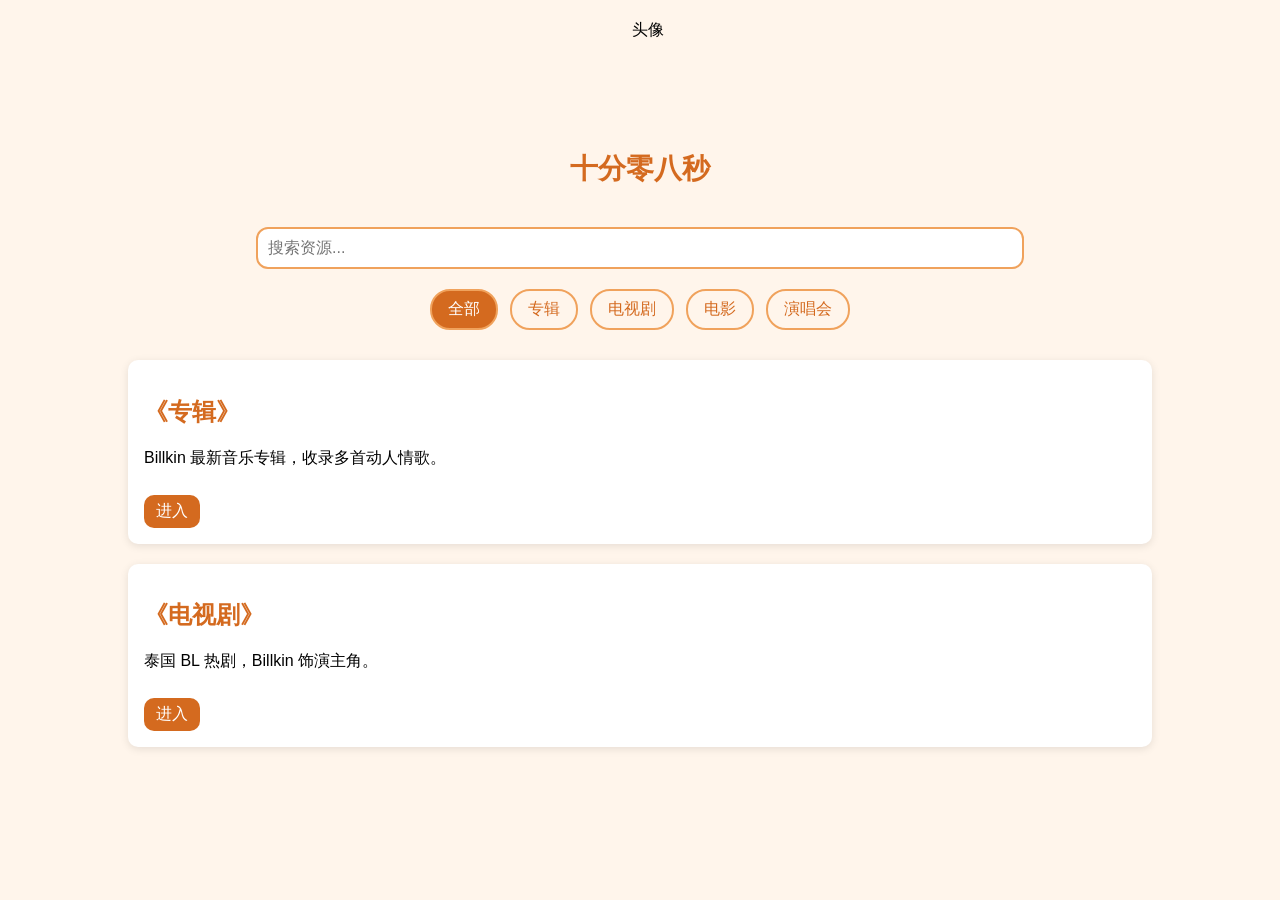
==== index.html @ 6380c8d6 "Update index.html" ====
<!DOCTYPE html>
<html lang="zh-CN">
<head>
  <meta charset="UTF-8" />
  <meta name="viewport" content="width=device-width, initial-scale=1.0"/>
  <title>十分零八秒</title>
  <link rel="stylesheet" href="styles.css" />
  <style>
    .avatar {
      width: 120px;
      height: 120px;
      border-radius: 50%;
      object-fit: cover;
      display: block;
      margin: 0 auto;
    }
  </style>
</head>
<body>
  <div class="container">
    <img
      class="avatar"
      alt="头像"
      src="[data-uri]"
    />
    <h1 class="title">十分零八秒</h1>

    <div class="search-box">
      <input type="text" placeholder="搜索资源..." />
    </div>

    <div class="menu">
      <a href="index.html" class="menu-btn active">全部</a>
      <a href="album.html" class="menu-btn">专辑</a>
      <a href="drama.html" class="menu-btn">电视剧</a>
      <a href="#" class="menu-btn">电影</a>
      <a href="#" class="menu-btn">演唱会</a>
    </div>

    <div class="section">
      <h2>《专辑》</h2>
      <p>Billkin 最新音乐专辑，收录多首动人情歌。</p>
      <a href="album.html" class="enter">进入</a>
    </div>

    <div class="section">
      <h2>《电视剧》</h2>
      <p>泰国 BL 热剧，Billkin 饰演主角。</p>
      <a href="drama.html" class="enter">进入</a>
    </div>
  </div>
</body>
</html>
---- styles.css ----
body {
  font-family: Arial, sans-serif;
  background: #fff5eb;
  margin: 0;
  padding: 0;
}

.container {
  text-align: center;
  padding: 20px;
}

.avatar {
  width: 120px;
  height: 120px;
  border-radius: 50%;
  object-fit: cover;
}

.title {
  color: #d46a1f;
  font-size: 28px;
  margin-top: 10px;
}

.search-box input {
  width: 60%;
  padding: 10px;
  border-radius: 12px;
  border: 2px solid #f0a25c;
  font-size: 16px;
  margin: 20px 0;
}

.menu {
  display: flex;
  justify-content: center;
  gap: 12px;
  margin-bottom: 30px;
  flex-wrap: wrap;
}

.menu-btn {
  padding: 8px 16px;
  border: 2px solid #f0a25c;
  background: #fff5eb;
  color: #d46a1f;
  border-radius: 20px;
  font-size: 16px;
  text-decoration: none;
}

.menu-btn.active {
  background: #d46a1f;
  color: white;
}

.section {
  text-align: left;
  background: white;
  margin: 20px auto;
  padding: 16px;
  width: 80%;
  box-shadow: 0 2px 8px rgba(0,0,0,0.1);
  border-radius: 10px;
}

.section h2 {
  color: #d46a1f;
}

.enter {
  display: inline-block;
  padding: 6px 12px;
  background: #d46a1f;
  color: white;
  border: none;
  border-radius: 10px;
  margin-top: 10px;
  cursor: pointer;
  text-decoration: none;
}
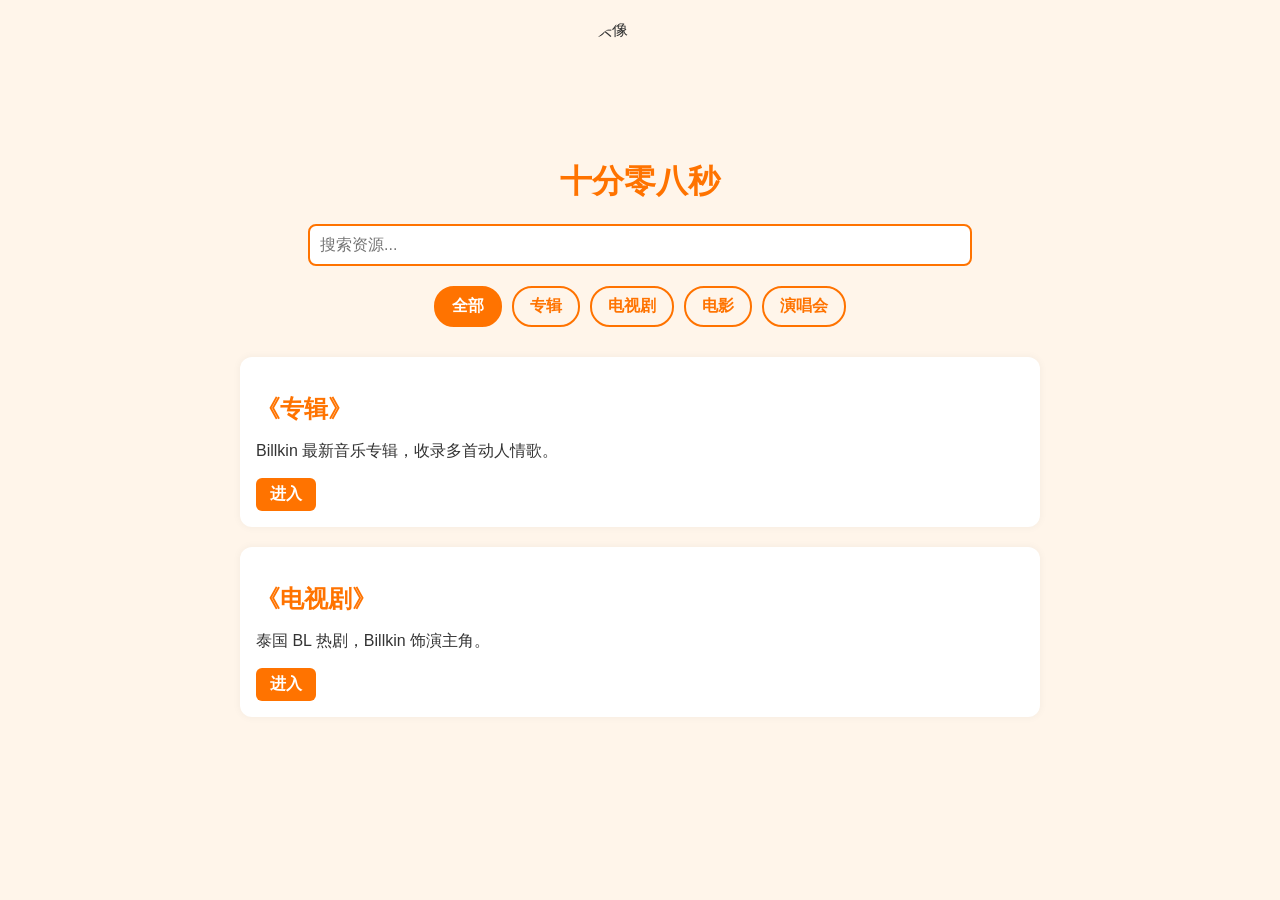
==== commit ca38fd65: "Update index.html" ====
--- a/index.html
+++ b/index.html
@@ -20,9 +20,7 @@
   <div class="container">
     <img
       class="avatar"
-      alt="头像"
-      src="[data-uri]"
-    />
+      <img class="avatar" alt="头像" src="avatar.jpg" />
     <h1 class="title">十分零八秒</h1>
 
     <div class="search-box">
--- a/styles.css
+++ b/styles.css
@@ -1,82 +1,81 @@
 body {
-  font-family: Arial, sans-serif;
-  background: #fff5eb;
   margin: 0;
-  padding: 0;
+  font-family: "PingFang SC", "Helvetica Neue", sans-serif;
+  background-color: #fff5ea;
+  color: #333;
 }
 
 .container {
-  text-align: center;
+  max-width: 800px;
+  margin: 0 auto;
   padding: 20px;
 }
 
-.avatar {
-  width: 120px;
-  height: 120px;
-  border-radius: 50%;
-  object-fit: cover;
+.title {
+  text-align: center;
+  font-size: 32px;
+  color: #ff7300;
+  margin: 20px 0;
 }
 
-.title {
-  color: #d46a1f;
-  font-size: 28px;
-  margin-top: 10px;
+.search-box {
+  text-align: center;
+  margin-bottom: 20px;
 }
 
 .search-box input {
-  width: 60%;
+  width: 80%;
   padding: 10px;
-  border-radius: 12px;
-  border: 2px solid #f0a25c;
   font-size: 16px;
-  margin: 20px 0;
+  border: 2px solid #ff7300;
+  border-radius: 8px;
+  outline: none;
 }
 
 .menu {
   display: flex;
   justify-content: center;
-  gap: 12px;
+  flex-wrap: wrap;
+  gap: 10px;
   margin-bottom: 30px;
-  flex-wrap: wrap;
 }
 
 .menu-btn {
+  border: 2px solid #ff7300;
   padding: 8px 16px;
-  border: 2px solid #f0a25c;
-  background: #fff5eb;
-  color: #d46a1f;
   border-radius: 20px;
-  font-size: 16px;
+  background-color: transparent;
+  color: #ff7300;
   text-decoration: none;
+  font-weight: bold;
+  transition: 0.2s;
 }
 
+.menu-btn:hover,
 .menu-btn.active {
-  background: #d46a1f;
+  background-color: #ff7300;
   color: white;
 }
 
 .section {
-  text-align: left;
-  background: white;
-  margin: 20px auto;
+  background-color: white;
+  border-radius: 12px;
   padding: 16px;
-  width: 80%;
-  box-shadow: 0 2px 8px rgba(0,0,0,0.1);
-  border-radius: 10px;
+  margin-bottom: 20px;
+  box-shadow: 0 0 8px rgba(0, 0, 0, 0.05);
 }
 
 .section h2 {
-  color: #d46a1f;
+  color: #ff7300;
+  margin-bottom: 10px;
 }
 
 .enter {
   display: inline-block;
-  padding: 6px 12px;
-  background: #d46a1f;
+  background-color: #ff7300;
   color: white;
-  border: none;
-  border-radius: 10px;
-  margin-top: 10px;
-  cursor: pointer;
+  padding: 6px 14px;
+  border-radius: 6px;
   text-decoration: none;
+  font-weight: bold;
 }
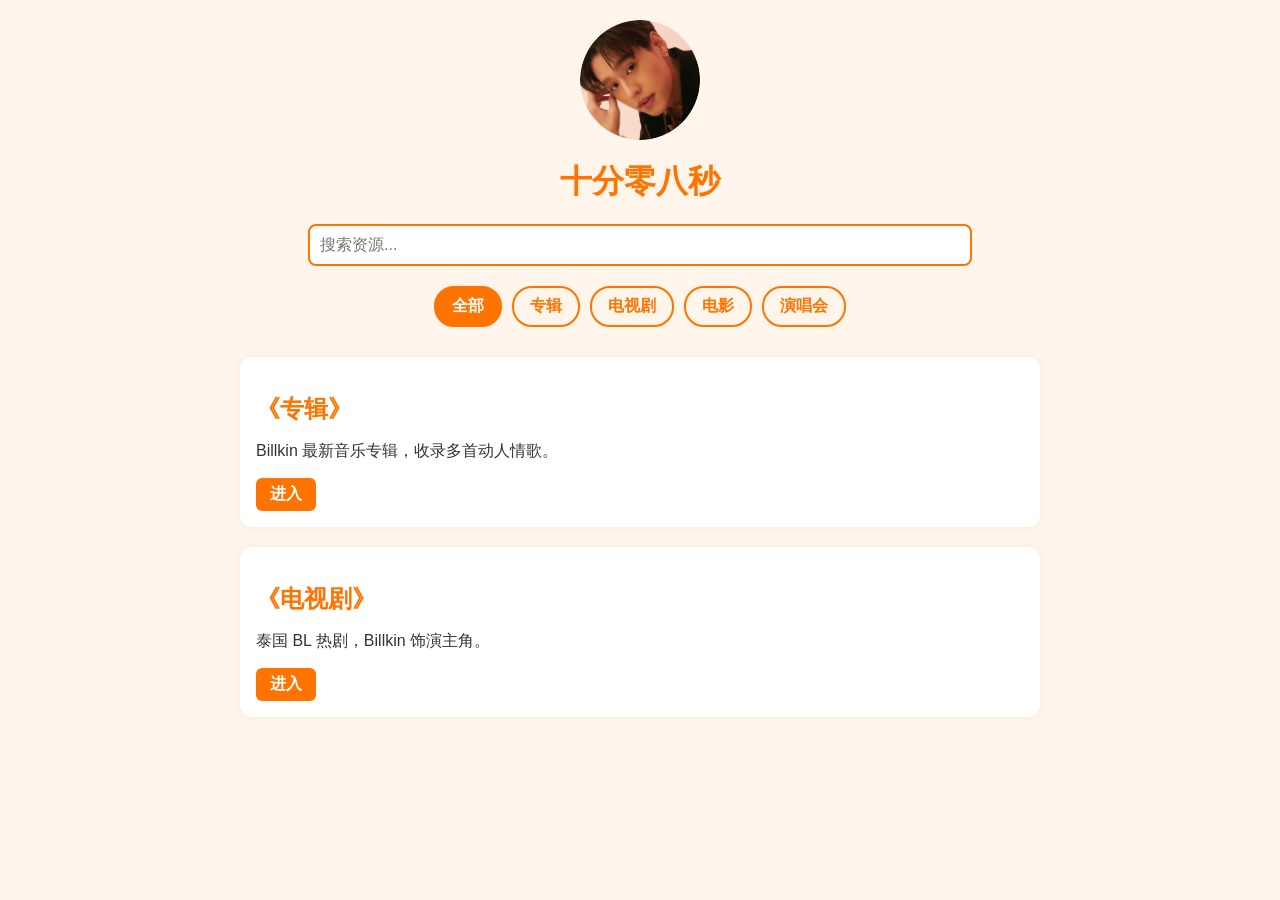
==== commit 8dbc2e6f: "Update index.html" ====
--- a/index.html
+++ b/index.html
@@ -20,7 +20,7 @@
   <div class="container">
     <img
       class="avatar"
-      <img class="avatar" alt="头像" src="avatar.jpg" />
+    <img class="avatar" alt="头像" src="avatar.png" />
     <h1 class="title">十分零八秒</h1>
 
     <div class="search-box">
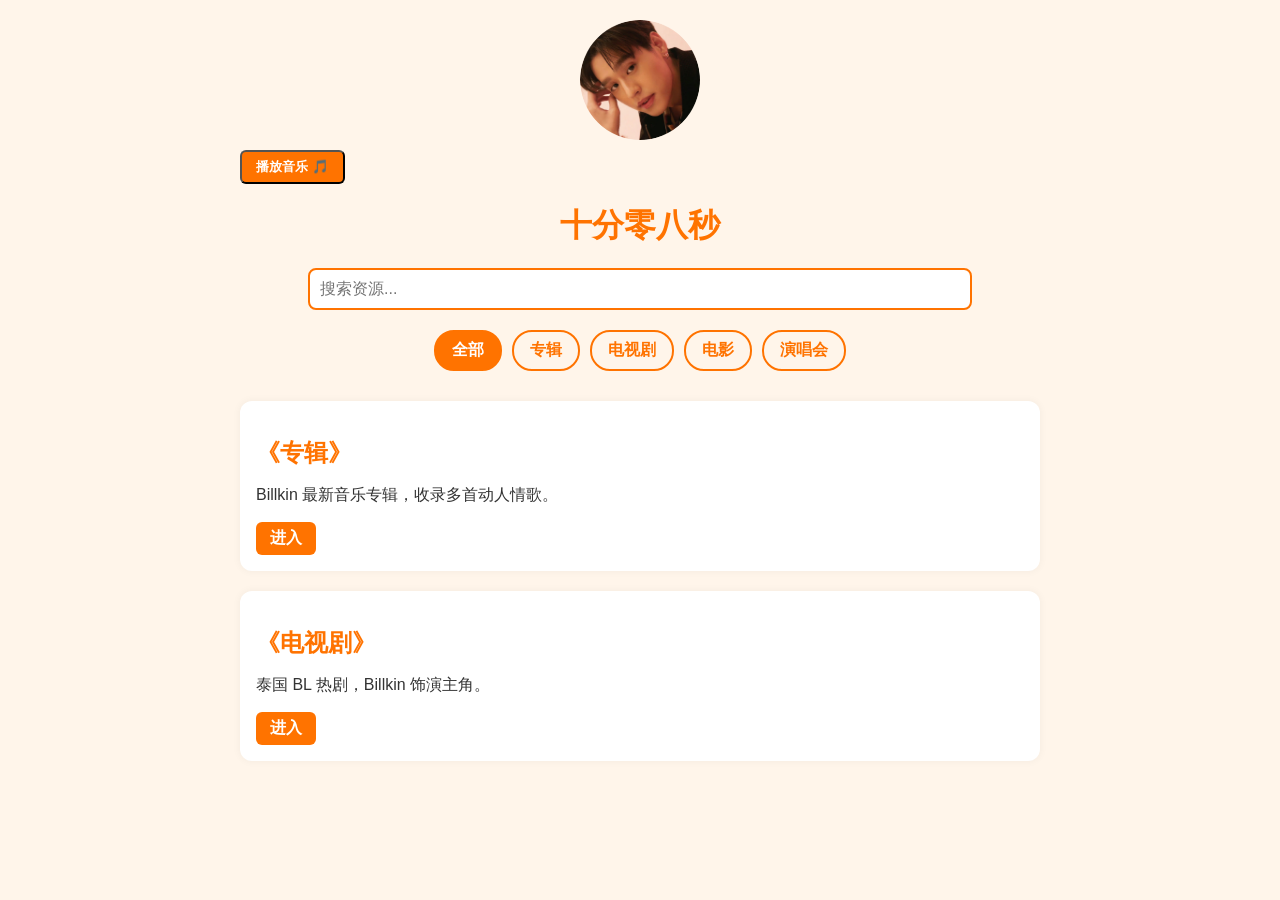
==== commit 67fa438e: "Update index.html" ====
--- a/index.html
+++ b/index.html
@@ -12,15 +12,18 @@
       border-radius: 50%;
       object-fit: cover;
       display: block;
-      margin: 0 auto;
+      margin: 0 auto 10px;
     }
   </style>
 </head>
 <body>
   <div class="container">
-    <img
-      class="avatar"
+    <!-- 头像 -->
     <img class="avatar" alt="头像" src="avatar.png" />
+
+    <!-- 音乐播放按钮（防止自动播放失败） -->
+    <button onclick="document.getElementById('bgm').play()" class="enter">播放音乐 🎵</button>
+
     <h1 class="title">十分零八秒</h1>
 
     <div class="search-box">
@@ -47,5 +50,11 @@
       <a href="drama.html" class="enter">进入</a>
     </div>
   </div>
+
+  <!-- 🎶 背景音乐 -->
+  <audio id="bgm" autoplay loop>
+    <source src="https://files.catbox.moe/76z7ns.mp3" type="audio/mpeg">
+    您的浏览器不支持 audio 标签。
+  </audio>
 </body>
 </html>
--- a/styles.css
+++ b/styles.css
@@ -79,3 +79,18 @@
   text-decoration: none;
   font-weight: bold;
 }
+body {
+  animation: fadeIn 1s ease-in;
+}
+
+@keyframes fadeIn {
+  from { opacity: 0; }
+  to { opacity: 1; }
+}
+.menu-btn, .enter {
+  transition: transform 0.1s ease;
+}
+
+.menu-btn:active, .enter:active {
+  transform: scale(0.95);
+}
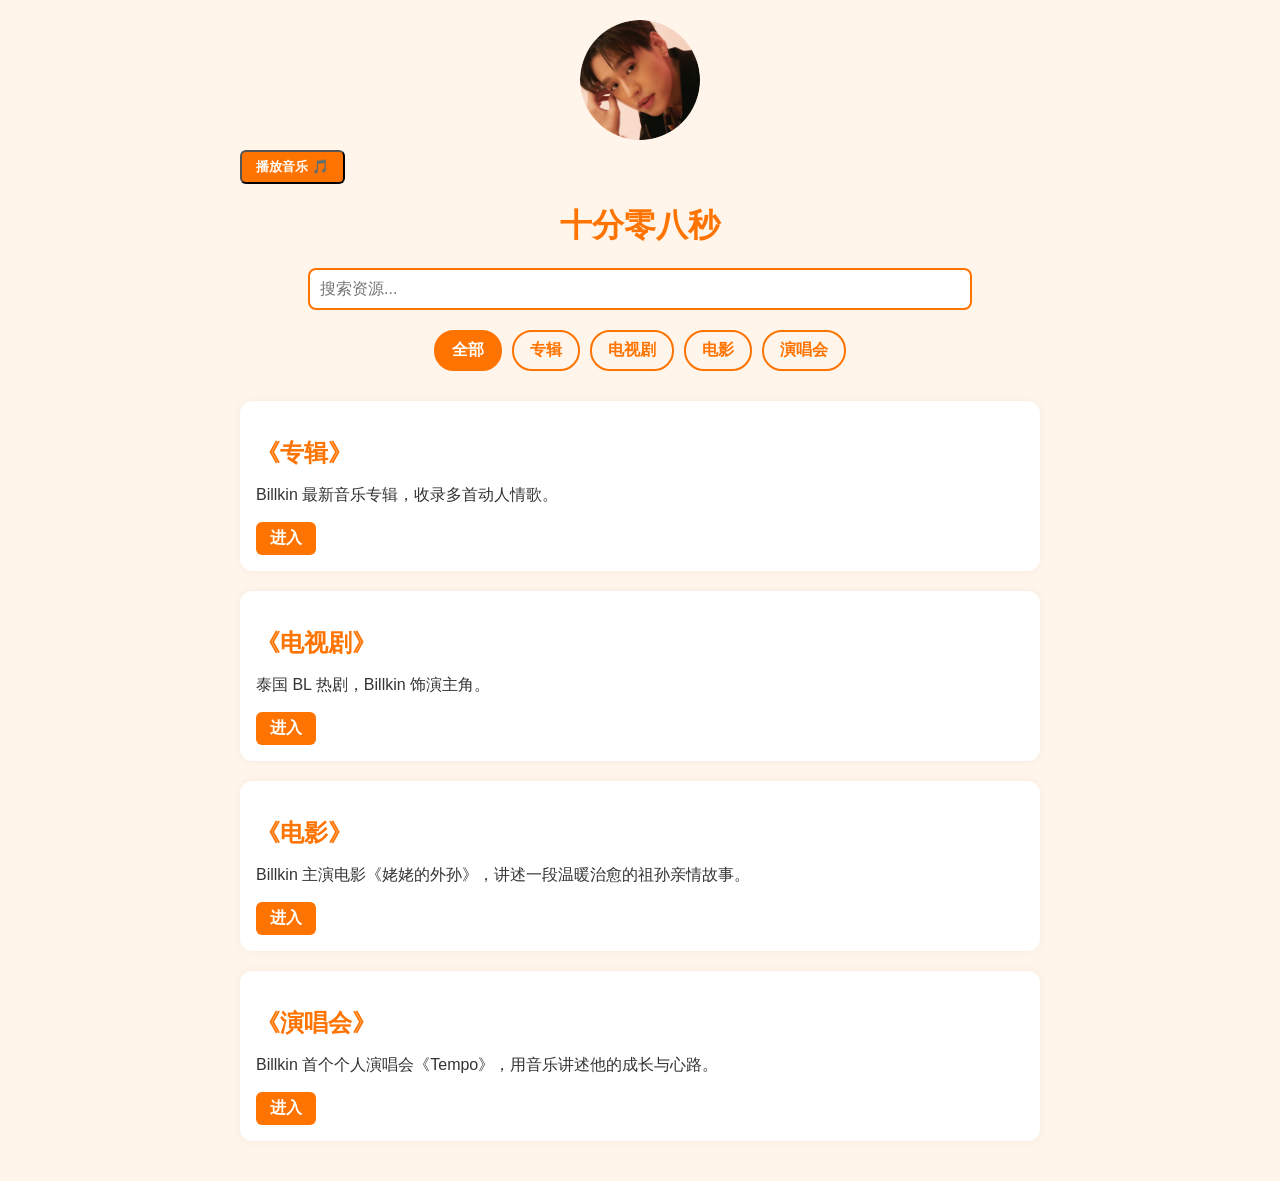
==== commit 1e02bd43: "Update index.html" ====
--- a/index.html
+++ b/index.html
@@ -16,6 +16,35 @@
     }
   </style>
 </head>
+  <audio id="bgm" loop>
+  <source src="https://files.catbox.moe/76z7ns.mp3" type="audio/mpeg">
+  您的浏览器不支持 audio 标签。
+</audio>
+
+<script>
+  window.addEventListener('DOMContentLoaded', () => {
+    const bgm = document.getElementById('bgm');
+
+    // 尝试自动播放
+    const playAttempt = bgm.play();
+    if (playAttempt !== undefined) {
+      playAttempt
+        .then(() => {
+          console.log("✅ 音乐自动播放成功");
+        })
+        .catch(() => {
+          console.log("❌ 自动播放失败，等待用户操作");
+
+          // 如果失败，点击任意位置播放
+          const unlock = () => {
+            bgm.play();
+            document.removeEventListener('click', unlock);
+          };
+          document.addEventListener('click', unlock);
+        });
+    }
+  });
+</script>
 <body>
   <div class="container">
     <!-- 头像 -->
@@ -49,6 +78,19 @@
       <p>泰国 BL 热剧，Billkin 饰演主角。</p>
       <a href="drama.html" class="enter">进入</a>
     </div>
+    <!-- 电影 -->
+<div class="section">
+  <h2>《电影》</h2>
+  <p>Billkin 主演电影《姥姥的外孙》，讲述一段温暖治愈的祖孙亲情故事。</p>
+  <a href="movie.html" class="enter">进入</a>
+</div>
+
+<!-- 演唱会 -->
+<div class="section">
+  <h2>《演唱会》</h2>
+  <p>Billkin 首个个人演唱会《Tempo》，用音乐讲述他的成长与心路。</p>
+  <a href="concert.html" class="enter">进入</a>
+</div>
   </div>
 
   <!-- 🎶 背景音乐 -->
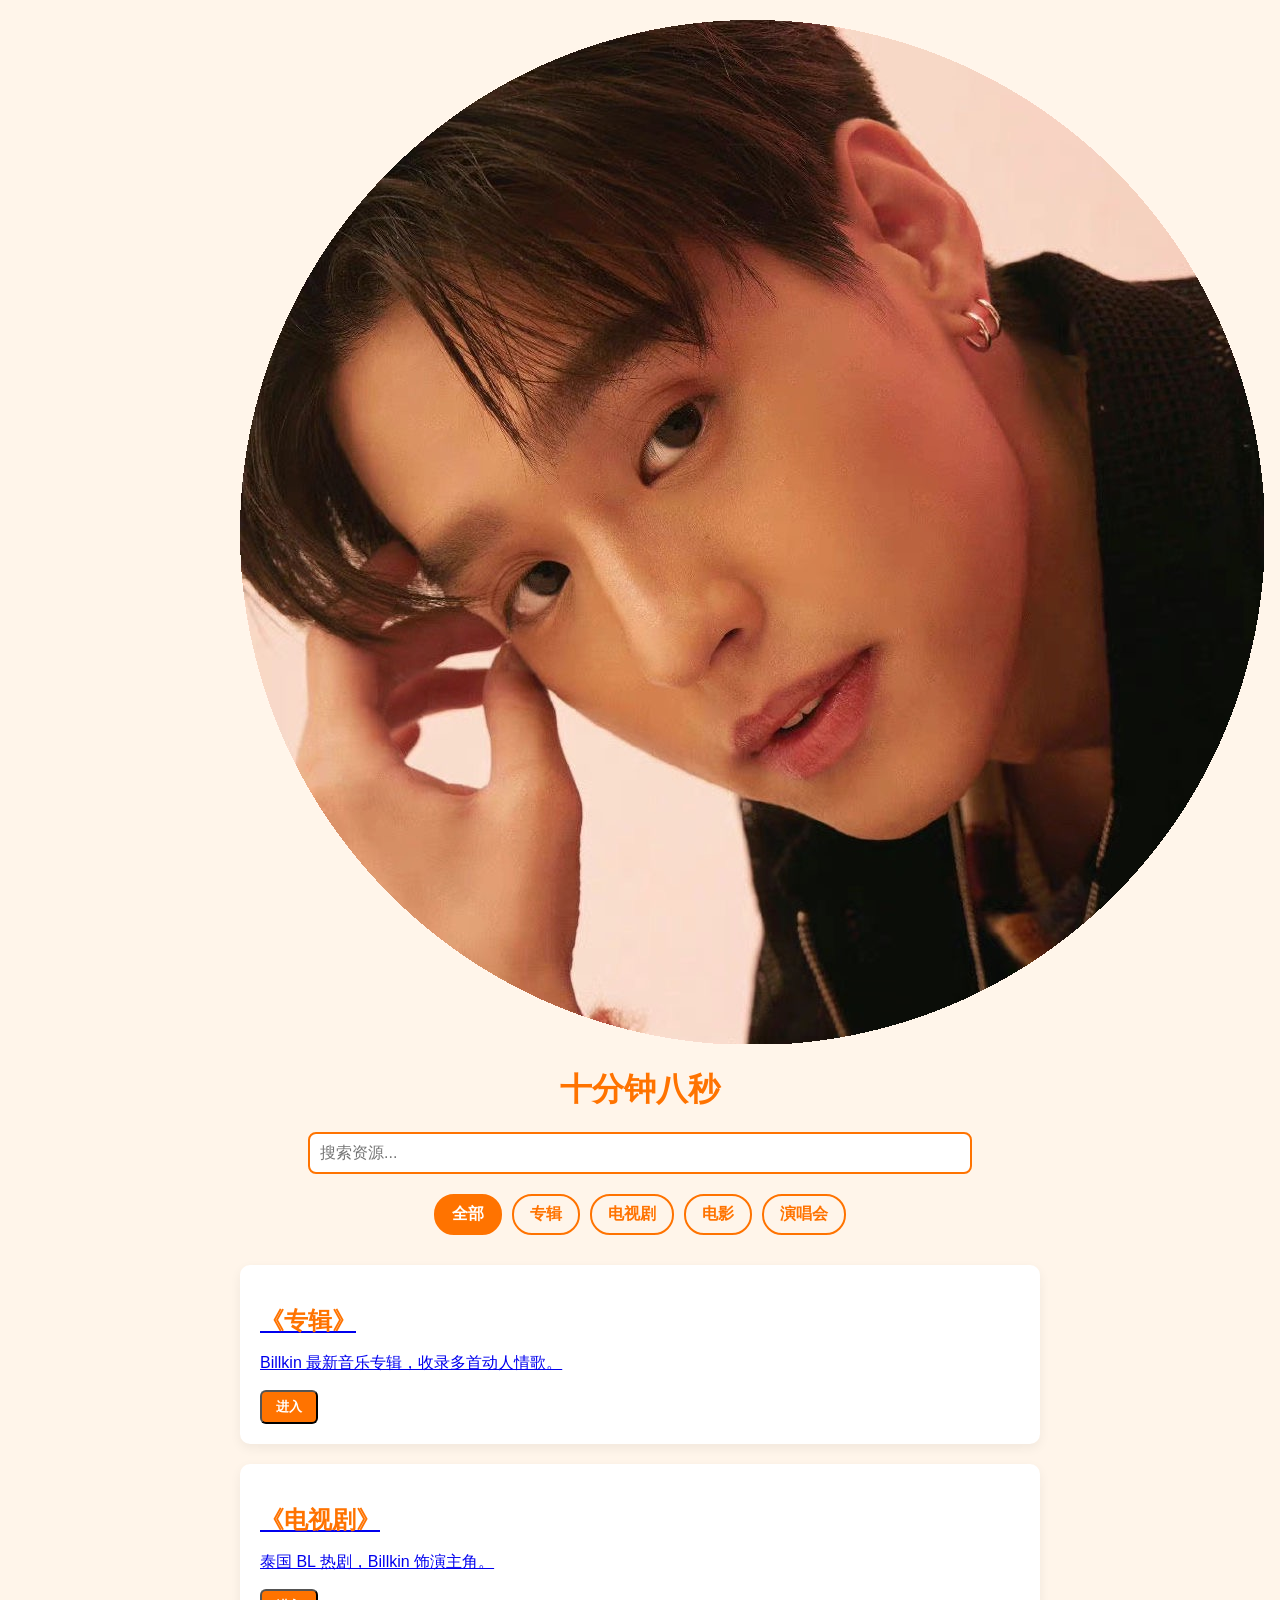
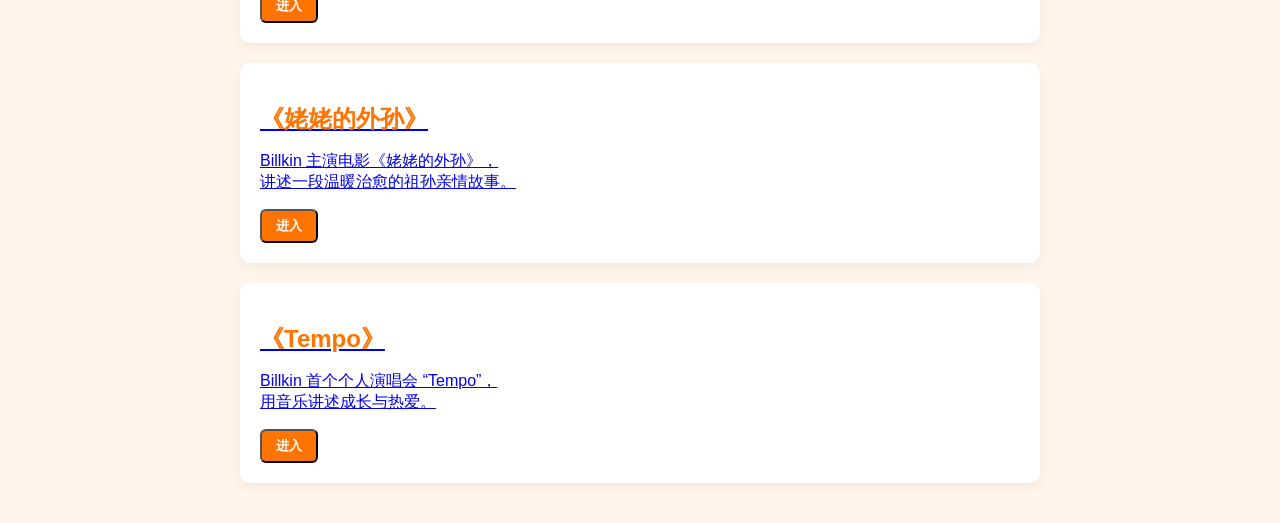
==== commit c41170fd: "Update index.html" ====
--- a/index.html
+++ b/index.html
@@ -3,57 +3,13 @@
 <head>
   <meta charset="UTF-8" />
   <meta name="viewport" content="width=device-width, initial-scale=1.0"/>
-  <title>十分零八秒</title>
+  <title>十分钟八秒</title>
   <link rel="stylesheet" href="styles.css" />
-  <style>
-    .avatar {
-      width: 120px;
-      height: 120px;
-      border-radius: 50%;
-      object-fit: cover;
-      display: block;
-      margin: 0 auto 10px;
-    }
-  </style>
 </head>
-  <audio id="bgm" loop>
-  <source src="https://files.catbox.moe/76z7ns.mp3" type="audio/mpeg">
-  您的浏览器不支持 audio 标签。
-</audio>
-
-<script>
-  window.addEventListener('DOMContentLoaded', () => {
-    const bgm = document.getElementById('bgm');
-
-    // 尝试自动播放
-    const playAttempt = bgm.play();
-    if (playAttempt !== undefined) {
-      playAttempt
-        .then(() => {
-          console.log("✅ 音乐自动播放成功");
-        })
-        .catch(() => {
-          console.log("❌ 自动播放失败，等待用户操作");
-
-          // 如果失败，点击任意位置播放
-          const unlock = () => {
-            bgm.play();
-            document.removeEventListener('click', unlock);
-          };
-          document.addEventListener('click', unlock);
-        });
-    }
-  });
-</script>
 <body>
   <div class="container">
-    <!-- 头像 -->
-    <img class="avatar" alt="头像" src="avatar.png" />
-
-    <!-- 音乐播放按钮（防止自动播放失败） -->
-    <button onclick="document.getElementById('bgm').play()" class="enter">播放音乐 🎵</button>
-
-    <h1 class="title">十分零八秒</h1>
+    <img src="avatar.png" alt="头像" class="avatar" />
+    <h1 class="title">十分钟八秒</h1>
 
     <div class="search-box">
       <input type="text" placeholder="搜索资源..." />
@@ -63,40 +19,75 @@
       <a href="index.html" class="menu-btn active">全部</a>
       <a href="album.html" class="menu-btn">专辑</a>
       <a href="drama.html" class="menu-btn">电视剧</a>
-      <a href="#" class="menu-btn">电影</a>
-      <a href="#" class="menu-btn">演唱会</a>
+      <a href="movie.html" class="menu-btn">电影</a>
+      <a href="concert.html" class="menu-btn">演唱会</a>
     </div>
 
-    <div class="section">
-      <h2>《专辑》</h2>
-      <p>Billkin 最新音乐专辑，收录多首动人情歌。</p>
-      <a href="album.html" class="enter">进入</a>
-    </div>
+    <!-- 专辑 -->
+    <a href="album.html" class="section-link">
+      <div class="section">
+        <h2>《专辑》</h2>
+        <p>Billkin 最新音乐专辑，收录多首动人情歌。</p>
+        <button class="enter">进入</button>
+      </div>
+    </a>
 
-    <div class="section">
-      <h2>《电视剧》</h2>
-      <p>泰国 BL 热剧，Billkin 饰演主角。</p>
-      <a href="drama.html" class="enter">进入</a>
-    </div>
+    <!-- 电视剧 -->
+    <a href="drama.html" class="section-link">
+      <div class="section">
+        <h2>《电视剧》</h2>
+        <p>泰国 BL 热剧，Billkin 饰演主角。</p>
+        <button class="enter">进入</button>
+      </div>
+    </a>
+
     <!-- 电影 -->
-<div class="section">
-  <h2>《电影》</h2>
-  <p>Billkin 主演电影《姥姥的外孙》，讲述一段温暖治愈的祖孙亲情故事。</p>
-  <a href="movie.html" class="enter">进入</a>
-</div>
+    <a href="movie.html" class="section-link">
+      <div class="section">
+        <h2>《姥姥的外孙》</h2>
+        <p>
+          Billkin 主演电影《姥姥的外孙》，<br />
+          讲述一段温暖治愈的祖孙亲情故事。
+        </p>
+        <button class="enter">进入</button>
+      </div>
+    </a>
 
-<!-- 演唱会 -->
-<div class="section">
-  <h2>《演唱会》</h2>
-  <p>Billkin 首个个人演唱会《Tempo》，用音乐讲述他的成长与心路。</p>
-  <a href="concert.html" class="enter">进入</a>
-</div>
+    <!-- 演唱会 -->
+    <a href="concert.html" class="section-link">
+      <div class="section">
+        <h2>《Tempo》</h2>
+        <p>
+          Billkin 首个个人演唱会 “Tempo”，<br />
+          用音乐讲述成长与热爱。
+        </p>
+        <button class="enter">进入</button>
+      </div>
+    </a>
   </div>
 
-  <!-- 🎶 背景音乐 -->
-  <audio id="bgm" autoplay loop>
-    <source src="https://files.catbox.moe/76z7ns.mp3" type="audio/mpeg">
+  <audio id="bgm" loop>
+    <source src="your-music.mp3" type="audio/mpeg" />
     您的浏览器不支持 audio 标签。
   </audio>
+
+  <script>
+    window.addEventListener('DOMContentLoaded', () => {
+      const bgm = document.getElementById('bgm');
+      const playAttempt = bgm.play();
+      if (playAttempt !== undefined) {
+        playAttempt
+          .then(() => console.log("✅ 音乐自动播放成功"))
+          .catch(() => {
+            console.log("❌ 自动播放失败，等待用户点击");
+            const unlock = () => {
+              bgm.play();
+              document.removeEventListener('click', unlock);
+            };
+            document.addEventListener('click', unlock);
+          });
+      }
+    });
+  </script>
 </body>
 </html>
--- a/styles.css
+++ b/styles.css
@@ -94,3 +94,24 @@
 .menu-btn:active, .enter:active {
   transform: scale(0.95);
 }
+/* 卡片动画效果 */
+.section {
+  background: white;
+  border-radius: 10px;
+  padding: 20px;
+  margin-bottom: 20px;
+  box-shadow: 0 4px 12px rgba(0, 0, 0, 0.06);
+  transition: transform 0.3s ease, box-shadow 0.3s ease;
+  cursor: pointer;
+}
+
+/* 鼠标悬停放大 */
+.section:hover {
+  transform: scale(1.03);
+  box-shadow: 0 6px 20px rgba(0, 0, 0, 0.1);
+}
+
+/* 点击缩放反馈 */
+.section:active {
+  transform: scale(0.97);
+}
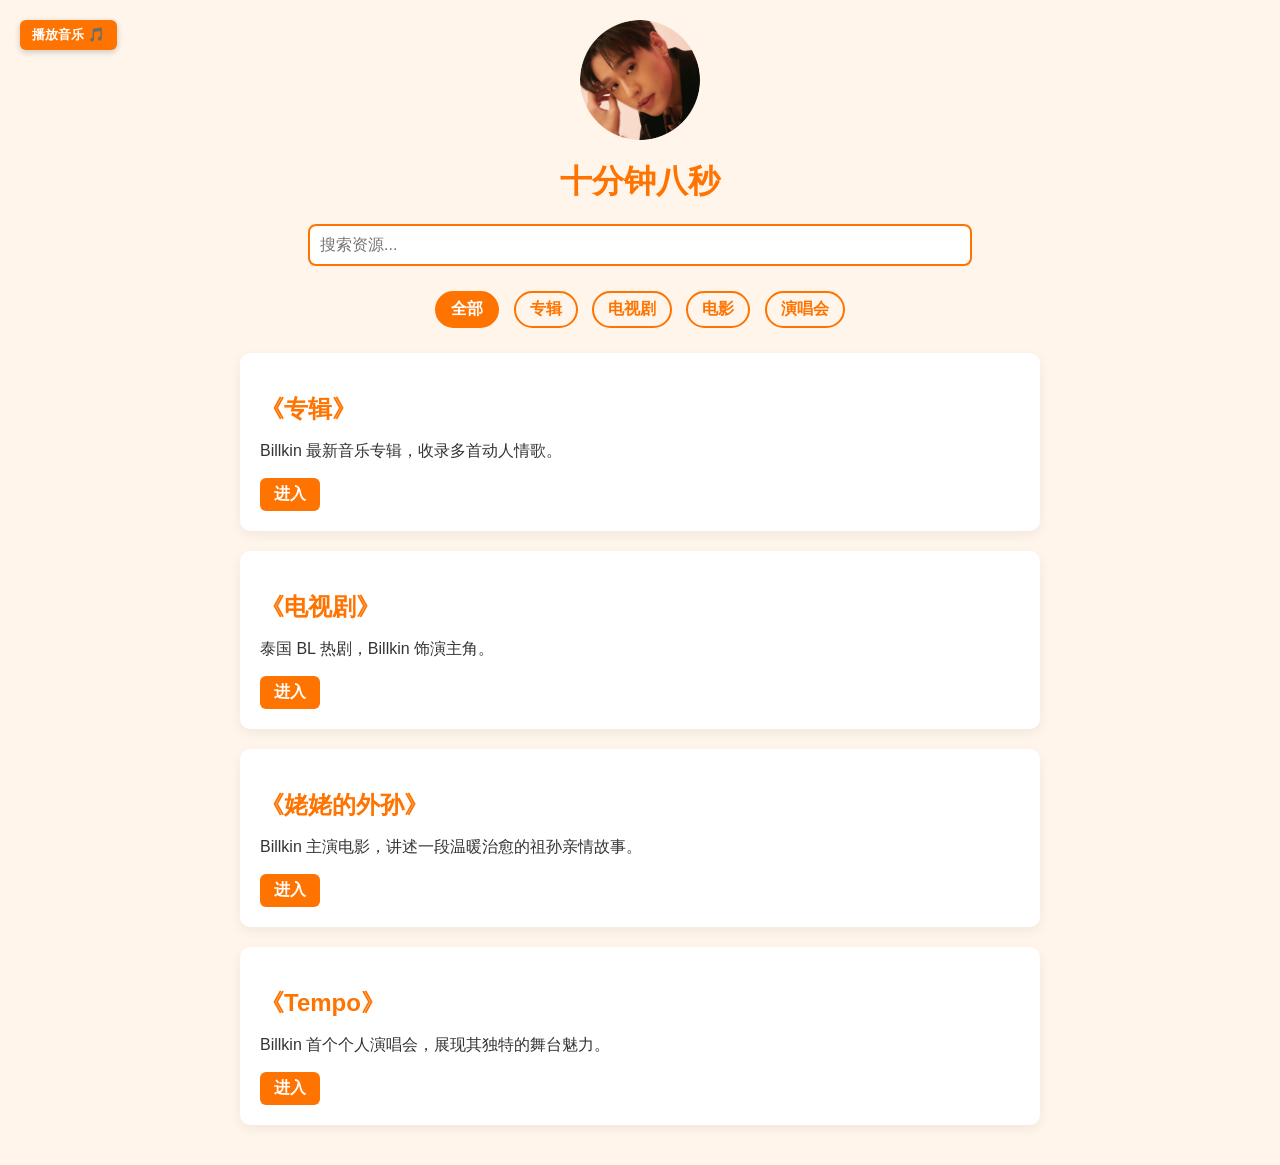
==== commit 3bf6d758: "Update index.html" ====
--- a/index.html
+++ b/index.html
@@ -2,13 +2,14 @@
 <html lang="zh-CN">
 <head>
   <meta charset="UTF-8" />
-  <meta name="viewport" content="width=device-width, initial-scale=1.0"/>
+  <meta name="viewport" content="width=device-width, initial-scale=1.0" />
   <title>十分钟八秒</title>
   <link rel="stylesheet" href="styles.css" />
 </head>
 <body>
   <div class="container">
     <img src="avatar.png" alt="头像" class="avatar" />
+
     <h1 class="title">十分钟八秒</h1>
 
     <div class="search-box">
@@ -16,76 +17,61 @@
     </div>
 
     <div class="menu">
-      <a href="index.html" class="menu-btn active">全部</a>
-      <a href="album.html" class="menu-btn">专辑</a>
-      <a href="drama.html" class="menu-btn">电视剧</a>
-      <a href="movie.html" class="menu-btn">电影</a>
-      <a href="concert.html" class="menu-btn">演唱会</a>
+      <a href="#" class="menu-btn active">全部</a>
+      <a href="#" class="menu-btn">专辑</a>
+      <a href="#" class="menu-btn">电视剧</a>
+      <a href="#" class="menu-btn">电影</a>
+      <a href="#" class="menu-btn">演唱会</a>
     </div>
 
     <!-- 专辑 -->
-    <a href="album.html" class="section-link">
-      <div class="section">
-        <h2>《专辑》</h2>
-        <p>Billkin 最新音乐专辑，收录多首动人情歌。</p>
-        <button class="enter">进入</button>
-      </div>
-    </a>
+    <div class="section">
+      <h2>《专辑》</h2>
+      <p>Billkin 最新音乐专辑，收录多首动人情歌。</p>
+      <a class="enter" href="album.html">进入</a>
+    </div>
 
     <!-- 电视剧 -->
-    <a href="drama.html" class="section-link">
-      <div class="section">
-        <h2>《电视剧》</h2>
-        <p>泰国 BL 热剧，Billkin 饰演主角。</p>
-        <button class="enter">进入</button>
-      </div>
-    </a>
+    <div class="section">
+      <h2>《电视剧》</h2>
+      <p>泰国 BL 热剧，Billkin 饰演主角。</p>
+      <a class="enter" href="drama.html">进入</a>
+    </div>
 
     <!-- 电影 -->
-    <a href="movie.html" class="section-link">
-      <div class="section">
-        <h2>《姥姥的外孙》</h2>
-        <p>
-          Billkin 主演电影《姥姥的外孙》，<br />
-          讲述一段温暖治愈的祖孙亲情故事。
-        </p>
-        <button class="enter">进入</button>
-      </div>
-    </a>
+    <div class="section">
+      <h2>《姥姥的外孙》</h2>
+      <p>Billkin 主演电影，讲述一段温暖治愈的祖孙亲情故事。</p>
+      <a class="enter" href="movie.html">进入</a>
+    </div>
 
     <!-- 演唱会 -->
-    <a href="concert.html" class="section-link">
-      <div class="section">
-        <h2>《Tempo》</h2>
-        <p>
-          Billkin 首个个人演唱会 “Tempo”，<br />
-          用音乐讲述成长与热爱。
-        </p>
-        <button class="enter">进入</button>
-      </div>
-    </a>
+    <div class="section">
+      <h2>《Tempo》</h2>
+      <p>Billkin 首个个人演唱会，展现其独特的舞台魅力。</p>
+      <a class="enter" href="concert.html">进入</a>
+    </div>
   </div>
 
+  <!-- 音乐播放器 -->
   <audio id="bgm" loop>
-    <source src="your-music.mp3" type="audio/mpeg" />
+    <source src="https://files.catbox.moe/76z7ns.mp3" type="audio/mpeg">
     您的浏览器不支持 audio 标签。
   </audio>
+  <button class="music-btn" onclick="document.getElementById('bgm').play()">播放音乐 🎵</button>
 
+  <!-- 自动播放处理 -->
   <script>
     window.addEventListener('DOMContentLoaded', () => {
       const bgm = document.getElementById('bgm');
       const playAttempt = bgm.play();
       if (playAttempt !== undefined) {
-        playAttempt
-          .then(() => console.log("✅ 音乐自动播放成功"))
-          .catch(() => {
-            console.log("❌ 自动播放失败，等待用户点击");
-            const unlock = () => {
-              bgm.play();
-              document.removeEventListener('click', unlock);
-            };
-            document.addEventListener('click', unlock);
+        playAttempt.catch(() => {
+          document.body.addEventListener('click', function unlock() {
+            bgm.play();
+            document.body.removeEventListener('click', unlock);
           });
+        });
       }
     });
   </script>
--- a/styles.css
+++ b/styles.css
@@ -3,12 +3,22 @@
   font-family: "PingFang SC", "Helvetica Neue", sans-serif;
   background-color: #fff5ea;
   color: #333;
+  animation: fadeIn 1s ease-in;
 }
 
 .container {
   max-width: 800px;
   margin: 0 auto;
   padding: 20px;
+}
+
+.avatar {
+  width: 120px;
+  height: 120px;
+  border-radius: 50%;
+  object-fit: cover;
+  display: block;
+  margin: 0 auto 10px;
 }
 
 .title {
@@ -33,36 +43,49 @@
 }
 
 .menu {
-  display: flex;
-  justify-content: center;
-  flex-wrap: wrap;
-  gap: 10px;
-  margin-bottom: 30px;
+  text-align: center;
+  margin-bottom: 20px;
 }
 
 .menu-btn {
+  display: inline-block;
+  background-color: transparent;
   border: 2px solid #ff7300;
-  padding: 8px 16px;
+  color: #ff7300;
+  padding: 6px 14px;
+  margin: 5px;
   border-radius: 20px;
-  background-color: transparent;
-  color: #ff7300;
+  font-weight: bold;
   text-decoration: none;
-  font-weight: bold;
-  transition: 0.2s;
+  transition: transform 0.1s ease;
 }
 
-.menu-btn:hover,
 .menu-btn.active {
   background-color: #ff7300;
   color: white;
 }
 
+.menu-btn:active {
+  transform: scale(0.95);
+}
+
 .section {
-  background-color: white;
-  border-radius: 12px;
-  padding: 16px;
+  background: white;
+  border-radius: 10px;
+  padding: 20px;
   margin-bottom: 20px;
-  box-shadow: 0 0 8px rgba(0, 0, 0, 0.05);
+  box-shadow: 0 4px 12px rgba(0, 0, 0, 0.06);
+  transition: transform 0.3s ease, box-shadow 0.3s ease;
+  cursor: pointer;
+}
+
+.section:hover {
+  transform: scale(1.03);
+  box-shadow: 0 6px 20px rgba(0, 0, 0, 0.1);
+}
+
+.section:active {
+  transform: scale(0.97);
 }
 
 .section h2 {
@@ -78,40 +101,28 @@
   border-radius: 6px;
   text-decoration: none;
   font-weight: bold;
+  transition: transform 0.1s ease;
 }
-body {
-  animation: fadeIn 1s ease-in;
+
+.enter:active {
+  transform: scale(0.95);
+}
+
+.music-btn {
+  position: fixed;
+  top: 20px;
+  left: 20px;
+  background-color: #ff7300;
+  color: white;
+  padding: 6px 12px;
+  border: none;
+  border-radius: 6px;
+  cursor: pointer;
+  font-weight: bold;
+  box-shadow: 0 2px 6px rgba(0,0,0,0.2);
 }
 
 @keyframes fadeIn {
   from { opacity: 0; }
   to { opacity: 1; }
 }
-.menu-btn, .enter {
-  transition: transform 0.1s ease;
-}
-
-.menu-btn:active, .enter:active {
-  transform: scale(0.95);
-}
-/* 卡片动画效果 */
-.section {
-  background: white;
-  border-radius: 10px;
-  padding: 20px;
-  margin-bottom: 20px;
-  box-shadow: 0 4px 12px rgba(0, 0, 0, 0.06);
-  transition: transform 0.3s ease, box-shadow 0.3s ease;
-  cursor: pointer;
-}
-
-/* 鼠标悬停放大 */
-.section:hover {
-  transform: scale(1.03);
-  box-shadow: 0 6px 20px rgba(0, 0, 0, 0.1);
-}
-
-/* 点击缩放反馈 */
-.section:active {
-  transform: scale(0.97);
-}
